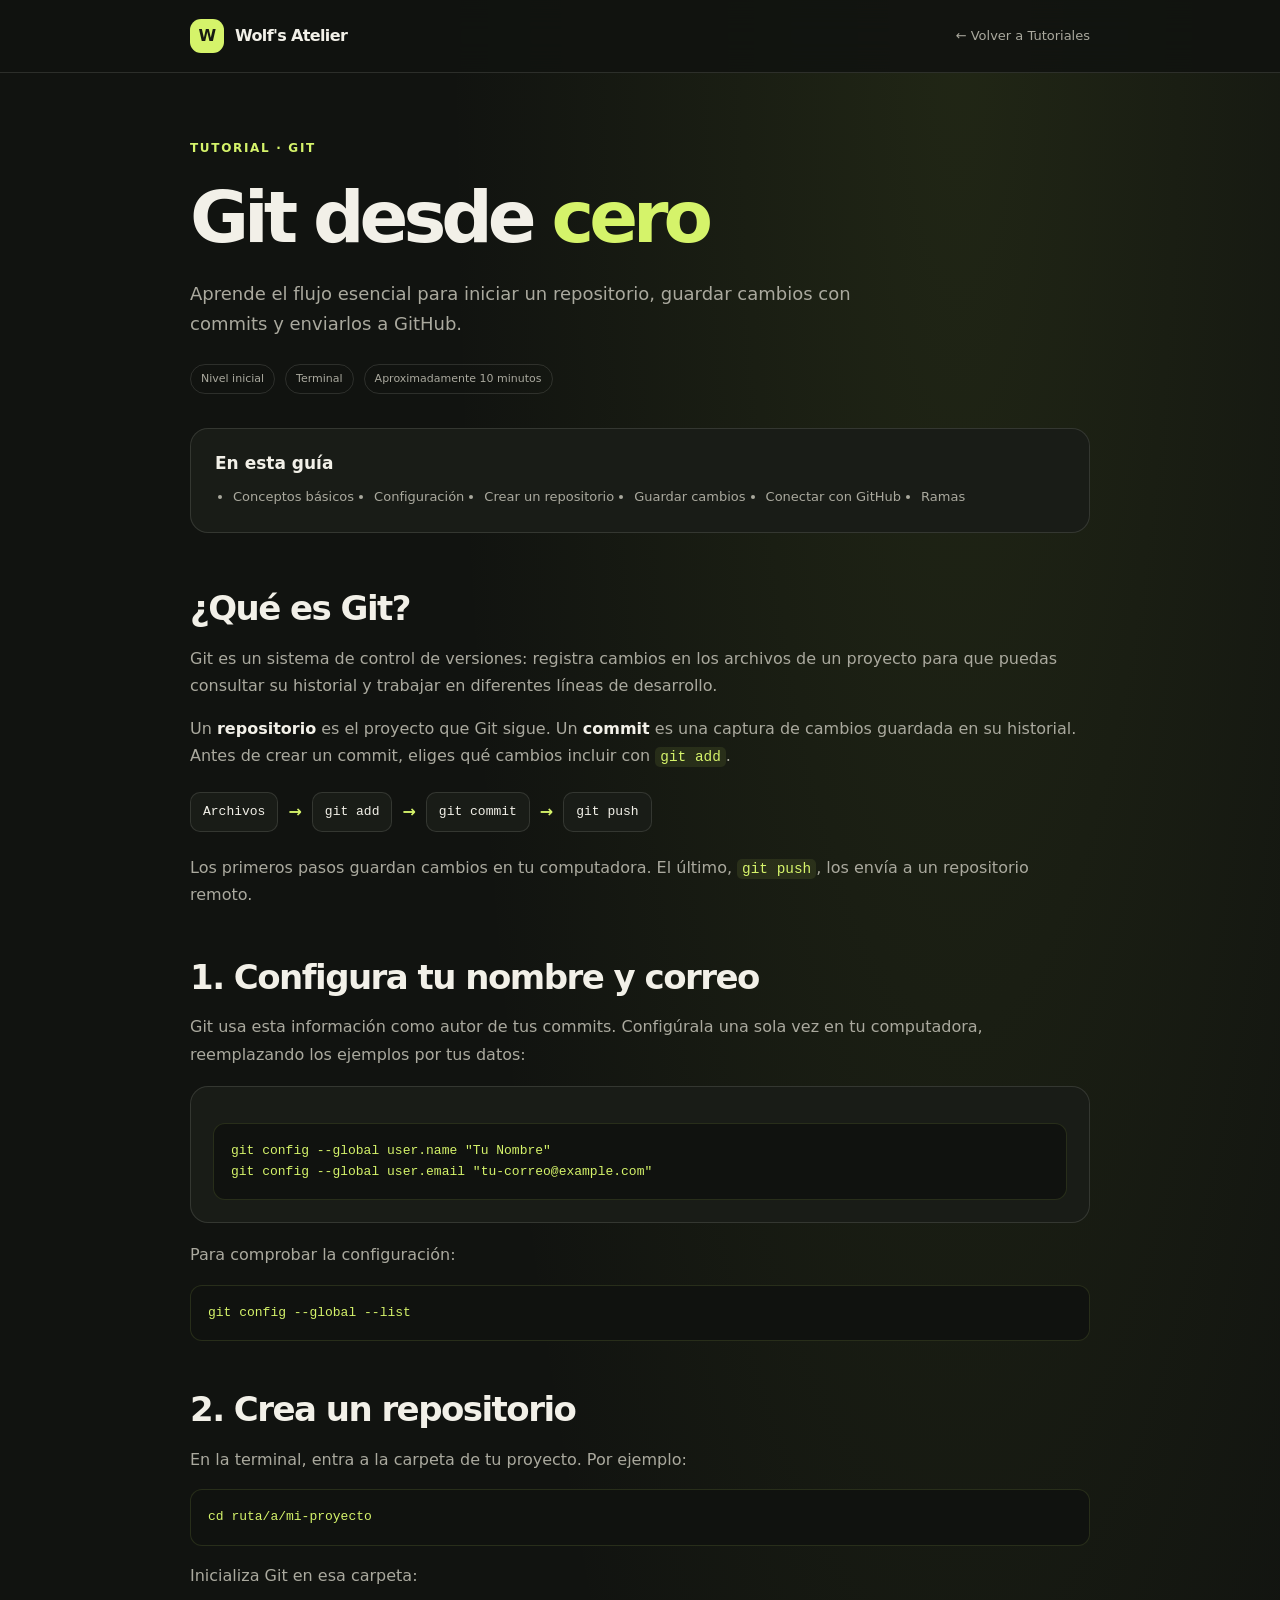
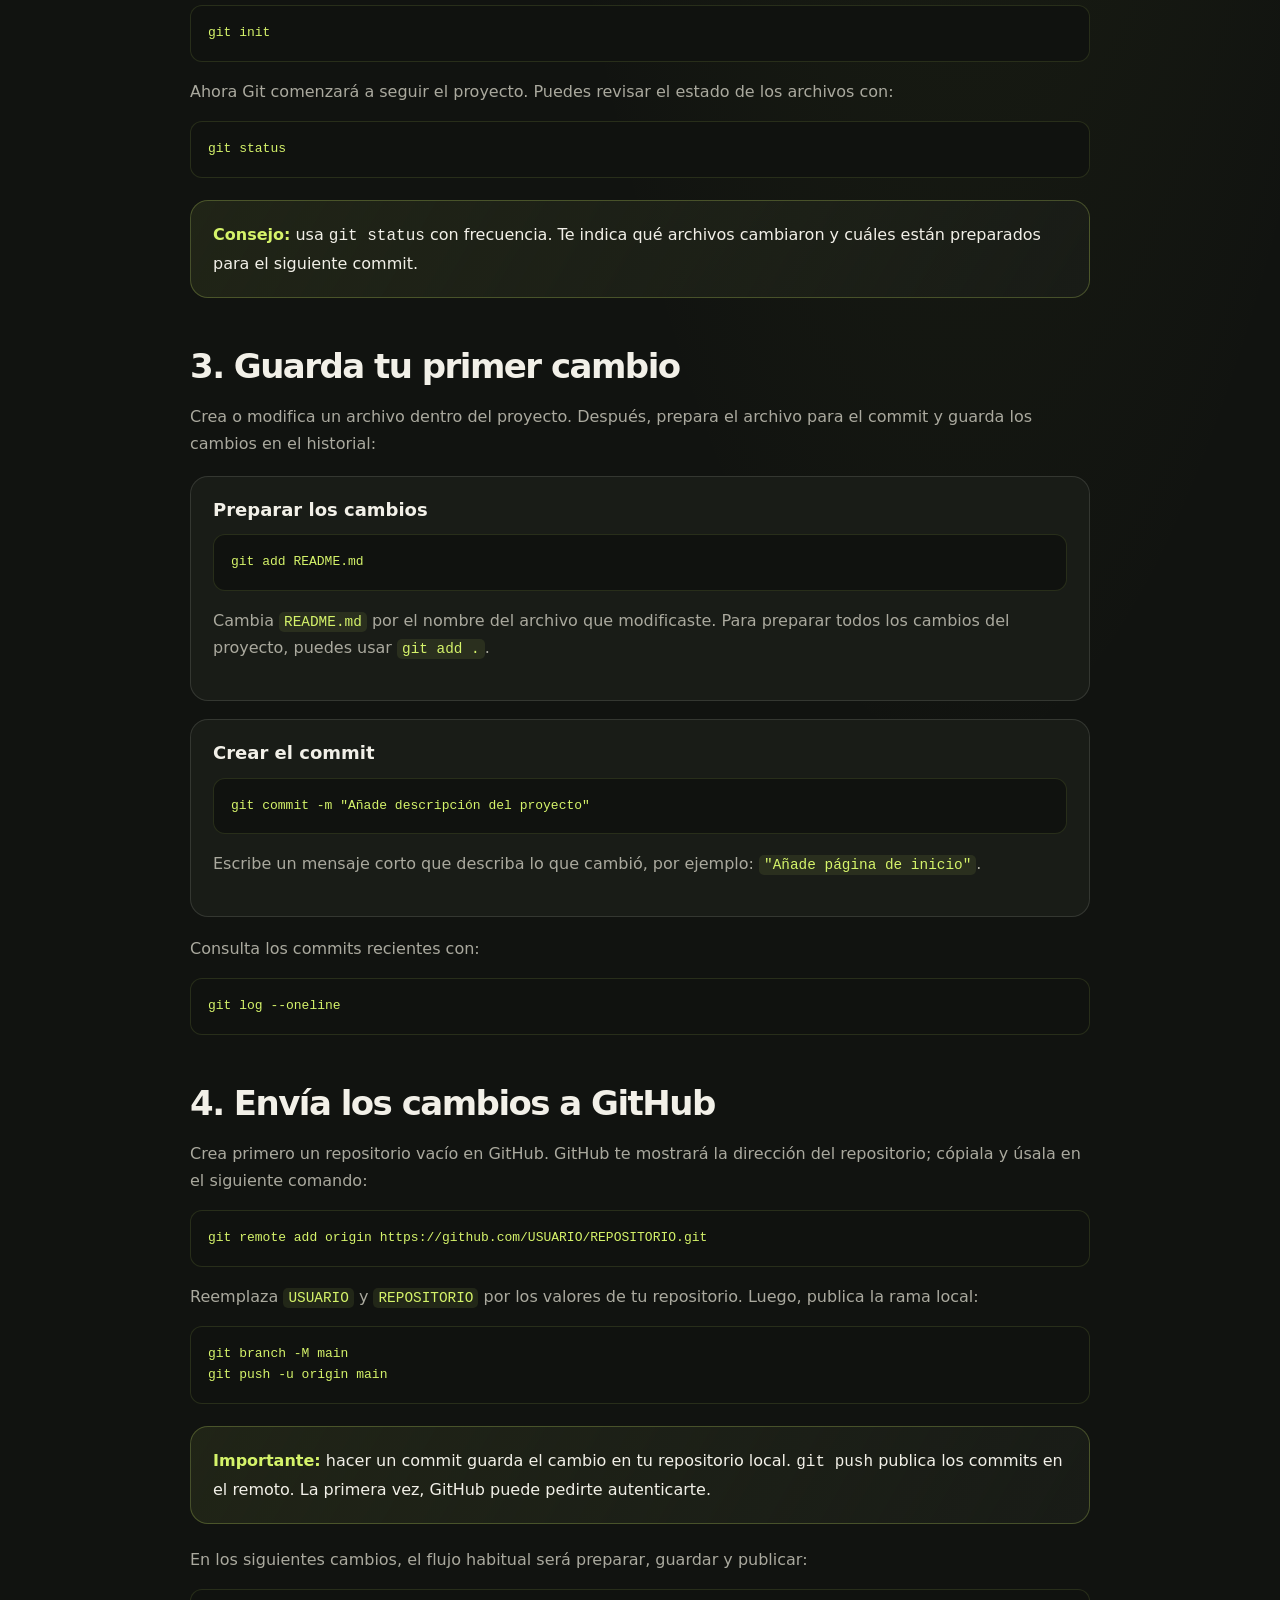
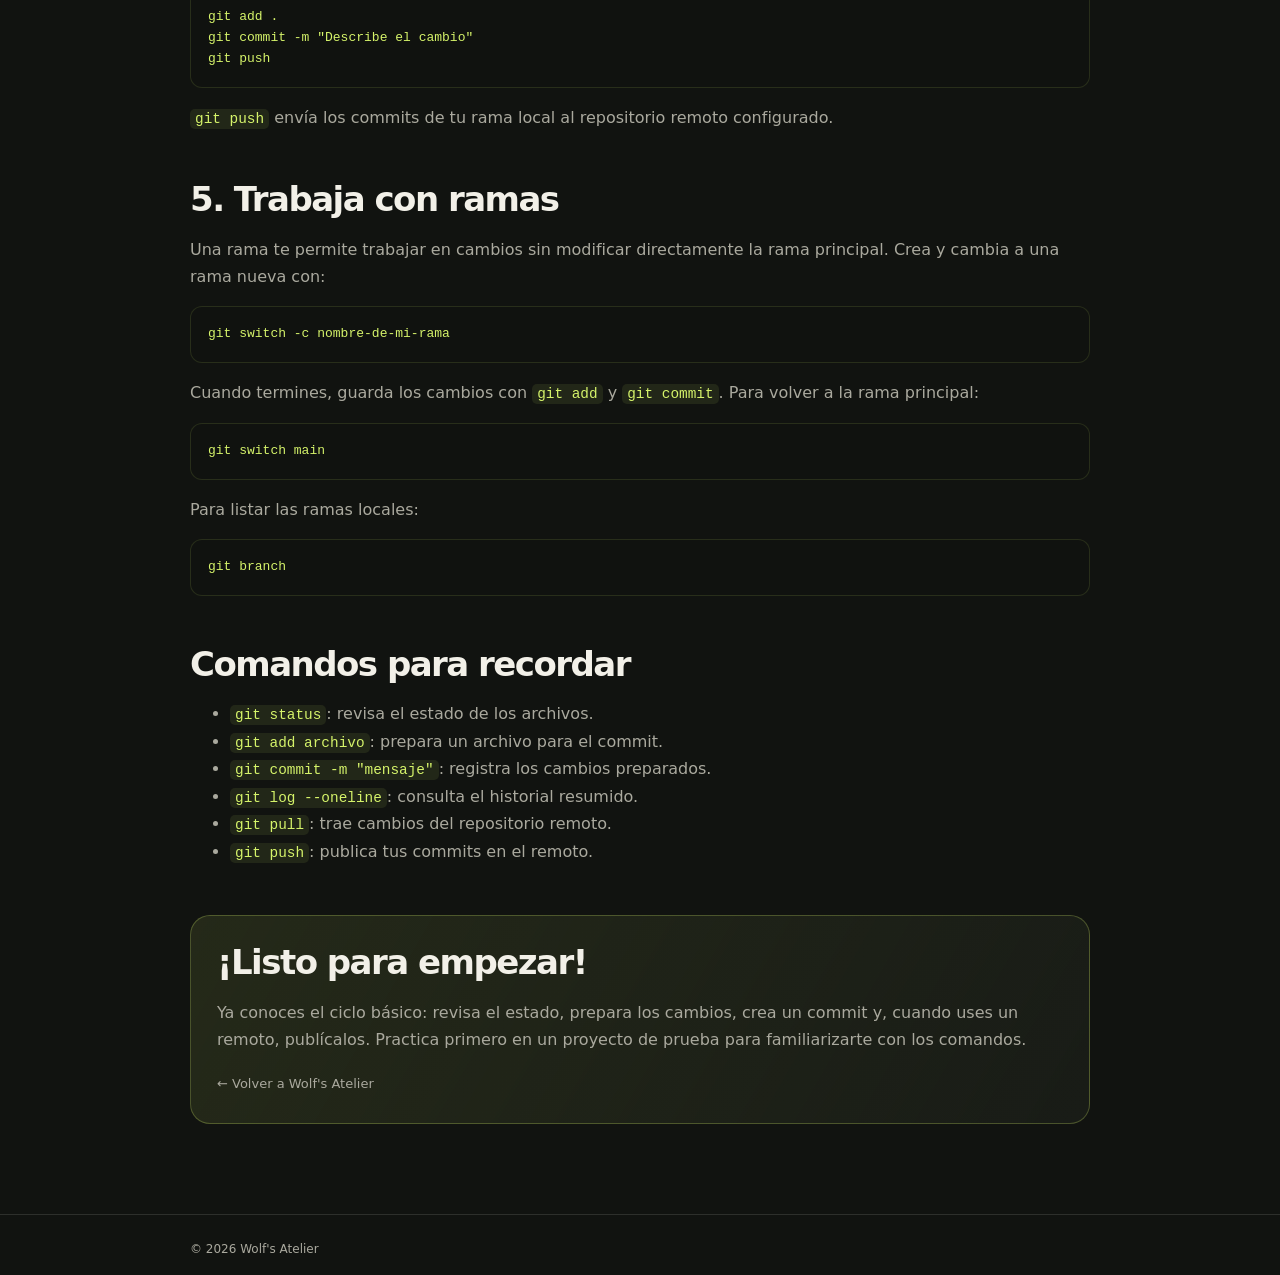
==== tutorial-git.html @ a9a06a45 "Agregar pagina nueva, modificar index" ====
<!doctype html>
<html lang="es">
  <head>
    <meta charset="UTF-8" />
    <meta name="viewport" content="width=device-width, initial-scale=1" />
    <meta name="theme-color" content="#111310" />
    <meta
      name="description"
      content="Tutorial básico de Git: crea un repositorio, guarda cambios y trabaja con ramas."
    />
    <title>Git desde cero — Wolf's Atelier</title>

    <style>
      :root {
        color-scheme: dark;
        --bg: #111310;
        --surface: #191c17;
        --surface-light: #20241d;
        --text: #f2f0e8;
        --muted: #aaa99e;
        --accent: #d5f36a;
        --line: rgba(242, 240, 232, 0.12);
        --max-width: 900px;
      }

      * {
        box-sizing: border-box;
      }

      html {
        scroll-behavior: smooth;
        scroll-padding-top: 90px;
      }

      body {
        margin: 0;
        background:
          radial-gradient(
            ellipse at 75% 0%,
            rgba(146, 177, 59, 0.12),
            transparent 32rem
          ),
          var(--bg);
        color: var(--text);
        font-family:
          Inter,
          ui-sans-serif,
          system-ui,
          -apple-system,
          BlinkMacSystemFont,
          "Segoe UI",
          sans-serif;
        line-height: 1.7;
      }

      a {
        color: inherit;
        text-decoration: none;
      }

      a:focus-visible {
        outline: 2px solid var(--accent);
        outline-offset: 4px;
      }

      .wrap {
        width: min(var(--max-width), calc(100% - 40px));
        margin-inline: auto;
      }

      header {
        position: sticky;
        top: 0;
        z-index: 5;
        background: rgba(17, 19, 16, 0.9);
        border-bottom: 1px solid var(--line);
        backdrop-filter: blur(16px);
      }

      .nav {
        min-height: 72px;
        display: flex;
        align-items: center;
        justify-content: space-between;
        gap: 20px;
      }

      .brand {
        display: flex;
        align-items: center;
        gap: 11px;
        font-weight: 750;
        letter-spacing: -0.04em;
      }

      .brand-mark {
        width: 34px;
        height: 34px;
        display: grid;
        place-items: center;
        border-radius: 11px;
        background: var(--accent);
        color: #171a12;
      }

      .back-link {
        color: var(--muted);
        font-size: 13px;
      }

      .back-link:hover {
        color: var(--accent);
      }

      main {
        padding-block: 60px 90px;
      }

      .eyebrow {
        color: var(--accent);
        font-size: 12px;
        font-weight: 700;
        letter-spacing: 0.14em;
        text-transform: uppercase;
      }

      h1,
      h2,
      h3 {
        line-height: 1.2;
      }

      h1 {
        max-width: 780px;
        margin: 14px 0 18px;
        font-size: clamp(42px, 8vw, 72px);
        letter-spacing: -0.07em;
      }

      h1 span {
        color: var(--accent);
      }

      .intro {
        max-width: 680px;
        color: var(--muted);
        font-size: 18px;
      }

      .meta {
        display: flex;
        flex-wrap: wrap;
        gap: 10px;
        margin-top: 24px;
      }

      .tag {
        padding: 5px 10px;
        border: 1px solid var(--line);
        border-radius: 999px;
        color: var(--muted);
        font-size: 11px;
      }

      .toc,
      .note,
      .step {
        border: 1px solid var(--line);
        border-radius: 18px;
        background: var(--surface);
      }

      .toc {
        margin: 34px 0 55px;
        padding: 24px;
      }

      .toc h2 {
        margin: 0 0 12px;
        font-size: 17px;
      }

      .toc ul {
        display: flex;
        flex-wrap: wrap;
        gap: 8px 20px;
        margin: 0;
        padding-left: 18px;
        color: var(--muted);
        font-size: 13px;
      }

      .toc a:hover {
        color: var(--accent);
      }

      article > section {
        margin: 48px 0;
        scroll-margin-top: 95px;
      }

      article h2 {
        margin-bottom: 14px;
        font-size: clamp(25px, 4vw, 34px);
        letter-spacing: -0.045em;
      }

      article h3 {
        margin: 24px 0 8px;
        font-size: 18px;
      }

      article p,
      article li {
        color: var(--muted);
      }

      article strong {
        color: var(--text);
      }

      .step {
        margin: 18px 0;
        padding: 22px;
      }

      .step h3 {
        margin-top: 0;
      }

      pre {
        overflow-x: auto;
        margin: 14px 0 0;
        padding: 17px;
        border: 1px solid rgba(213, 243, 106, 0.12);
        border-radius: 12px;
        background: #10120f;
        color: var(--accent);
        font-size: 13px;
        line-height: 1.6;
      }

      code {
        font-family: ui-monospace, SFMono-Regular, Menlo, Consolas, monospace;
      }

      p code,
      li code {
        padding: 2px 5px;
        border-radius: 5px;
        background: rgba(213, 243, 106, 0.09);
        color: var(--accent);
        font-size: 0.9em;
      }

      .note {
        margin: 22px 0;
        padding: 20px 22px;
        border-color: rgba(213, 243, 106, 0.24);
        background: linear-gradient(
          120deg,
          rgba(213, 243, 106, 0.08),
          var(--surface)
        );
      }

      .note strong {
        color: var(--accent);
      }

      .flow {
        display: flex;
        flex-wrap: wrap;
        align-items: center;
        gap: 10px;
        margin: 22px 0;
      }

      .flow span {
        padding: 8px 12px;
        border: 1px solid var(--line);
        border-radius: 10px;
        background: var(--surface);
        color: var(--text);
        font-family: ui-monospace, monospace;
        font-size: 13px;
      }

      .flow b {
        color: var(--accent);
      }

      .finish {
        margin-top: 50px;
        padding: 26px;
        border: 1px solid rgba(213, 243, 106, 0.25);
        border-radius: 20px;
        background: linear-gradient(
          120deg,
          rgba(213, 243, 106, 0.1),
          var(--surface)
        );
      }

      .finish h2 {
        margin-top: 0;
      }

      footer {
        padding-block: 24px;
        border-top: 1px solid var(--line);
        color: var(--muted);
        font-size: 12px;
      }

      @media (max-width: 600px) {
        .nav {
          min-height: 64px;
        }
        main {
          padding-top: 42px;
        }
        .toc ul {
          display: block;
        }
      }

      @media (prefers-reduced-motion: reduce) {
        html {
          scroll-behavior: auto;
        }
      }
    </style>
  </head>

  <body>
    <header>
      <div class="wrap nav">
        <a class="brand" href="index.html">
          <span class="brand-mark">W</span>
          <span>Wolf's Atelier</span>
        </a>
        <a class="back-link" href="index.html#tutoriales"
          >← Volver a Tutoriales</a
        >
      </div>
    </header>

    <main class="wrap">
      <span class="eyebrow">Tutorial · Git</span>
      <h1>Git desde <span>cero</span></h1>
      <p class="intro">
        Aprende el flujo esencial para iniciar un repositorio, guardar cambios
        con commits y enviarlos a GitHub.
      </p>

      <div class="meta">
        <span class="tag">Nivel inicial</span>
        <span class="tag">Terminal</span>
        <span class="tag">Aproximadamente 10 minutos</span>
      </div>

      <nav class="toc" aria-label="Contenido del tutorial">
        <h2>En esta guía</h2>
        <ul>
          <li><a href="#conceptos">Conceptos básicos</a></li>
          <li><a href="#configuracion">Configuración</a></li>
          <li><a href="#repositorio">Crear un repositorio</a></li>
          <li><a href="#guardar">Guardar cambios</a></li>
          <li><a href="#github">Conectar con GitHub</a></li>
          <li><a href="#ramas">Ramas</a></li>
        </ul>
      </nav>

      <article>
        <section id="conceptos">
          <h2>¿Qué es Git?</h2>
          <p>
            Git es un sistema de control de versiones: registra cambios en los
            archivos de un proyecto para que puedas consultar su historial y
            trabajar en diferentes líneas de desarrollo.
          </p>
          <p>
            Un <strong>repositorio</strong> es el proyecto que Git sigue. Un
            <strong>commit</strong> es una captura de cambios guardada en su
            historial. Antes de crear un commit, eliges qué cambios incluir con
            <code>git add</code>.
          </p>

          <div class="flow" aria-label="Flujo de trabajo de Git">
            <span>Archivos</span><b>→</b> <span>git add</span><b>→</b>
            <span>git commit</span><b>→</b>
            <span>git push</span>
          </div>
          <p>
            Los primeros pasos guardan cambios en tu computadora. El último,
            <code>git push</code>, los envía a un repositorio remoto.
          </p>
        </section>

        <section id="configuracion">
          <h2>1. Configura tu nombre y correo</h2>
          <p>
            Git usa esta información como autor de tus commits. Configúrala una
            sola vez en tu computadora, reemplazando los ejemplos por tus datos:
          </p>

          <div class="step">
            <pre><code>git config --global user.name "Tu Nombre"
git config --global user.email "tu-correo@example.com"</code></pre>
          </div>

          <p>Para comprobar la configuración:</p>
          <pre><code>git config --global --list</code></pre>
        </section>

        <section id="repositorio">
          <h2>2. Crea un repositorio</h2>
          <p>En la terminal, entra a la carpeta de tu proyecto. Por ejemplo:</p>
          <pre><code>cd ruta/a/mi-proyecto</code></pre>

          <p>Inicializa Git en esa carpeta:</p>
          <pre><code>git init</code></pre>

          <p>
            Ahora Git comenzará a seguir el proyecto. Puedes revisar el estado
            de los archivos con:
          </p>
          <pre><code>git status</code></pre>

          <div class="note">
            <strong>Consejo:</strong> usa <code>git status</code> con
            frecuencia. Te indica qué archivos cambiaron y cuáles están
            preparados para el siguiente commit.
          </div>
        </section>

        <section id="guardar">
          <h2>3. Guarda tu primer cambio</h2>
          <p>
            Crea o modifica un archivo dentro del proyecto. Después, prepara el
            archivo para el commit y guarda los cambios en el historial:
          </p>

          <div class="step">
            <h3>Preparar los cambios</h3>
            <pre><code>git add README.md</code></pre>
            <p>
              Cambia <code>README.md</code> por el nombre del archivo que
              modificaste. Para preparar todos los cambios del proyecto, puedes
              usar <code>git add .</code>.
            </p>
          </div>

          <div class="step">
            <h3>Crear el commit</h3>
            <pre><code>git commit -m "Añade descripción del proyecto"</code></pre>
            <p>
              Escribe un mensaje corto que describa lo que cambió, por ejemplo:
              <code>"Añade página de inicio"</code>.
            </p>
          </div>

          <p>Consulta los commits recientes con:</p>
          <pre><code>git log --oneline</code></pre>
        </section>

        <section id="github">
          <h2>4. Envía los cambios a GitHub</h2>
          <p>
            Crea primero un repositorio vacío en GitHub. GitHub te mostrará la
            dirección del repositorio; cópiala y úsala en el siguiente comando:
          </p>

          <pre><code>git remote add origin https://github.com/USUARIO/REPOSITORIO.git</code></pre>

          <p>
            Reemplaza <code>USUARIO</code> y <code>REPOSITORIO</code> por los
            valores de tu repositorio. Luego, publica la rama local:
          </p>

          <pre><code>git branch -M main
git push -u origin main</code></pre>

          <div class="note">
            <strong>Importante:</strong> hacer un commit guarda el cambio en tu
            repositorio local. <code>git push</code> publica los commits en el
            remoto. La primera vez, GitHub puede pedirte autenticarte.
          </div>

          <p>
            En los siguientes cambios, el flujo habitual será preparar, guardar
            y publicar:
          </p>
          <pre><code>git add .
git commit -m "Describe el cambio"
git push</code></pre>
          <p>
            <code>git push</code> envía los commits de tu rama local al
            repositorio remoto configurado. <citation src="1"></citation>
          </p>
        </section>

        <section id="ramas">
          <h2>5. Trabaja con ramas</h2>
          <p>
            Una rama te permite trabajar en cambios sin modificar directamente
            la rama principal. Crea y cambia a una rama nueva con:
          </p>

          <pre><code>git switch -c nombre-de-mi-rama</code></pre>

          <p>
            Cuando termines, guarda los cambios con <code>git add</code> y
            <code>git commit</code>. Para volver a la rama principal:
          </p>

          <pre><code>git switch main</code></pre>

          <p>Para listar las ramas locales:</p>
          <pre><code>git branch</code></pre>
        </section>

        <section>
          <h2>Comandos para recordar</h2>
          <ul>
            <li><code>git status</code>: revisa el estado de los archivos.</li>
            <li>
              <code>git add archivo</code>: prepara un archivo para el commit.
            </li>
            <li>
              <code>git commit -m "mensaje"</code>: registra los cambios
              preparados.
            </li>
            <li>
              <code>git log --oneline</code>: consulta el historial resumido.
            </li>
            <li><code>git pull</code>: trae cambios del repositorio remoto.</li>
            <li><code>git push</code>: publica tus commits en el remoto.</li>
          </ul>
        </section>

        <div class="finish">
          <h2>¡Listo para empezar!</h2>
          <p>
            Ya conoces el ciclo básico: revisa el estado, prepara los cambios,
            crea un commit y, cuando uses un remoto, publícalos. Practica
            primero en un proyecto de prueba para familiarizarte con los
            comandos.
          </p>
          <a class="back-link" href="index.html#tutoriales"
            >← Volver a Wolf's Atelier</a
          >
        </div>
      </article>
    </main>

    <footer>
      <div class="wrap">© <span id="year"></span> Wolf's Atelier</div>
    </footer>

    <script>
      document.getElementById("year").textContent = new Date().getFullYear();
    </script>
  </body>
</html>
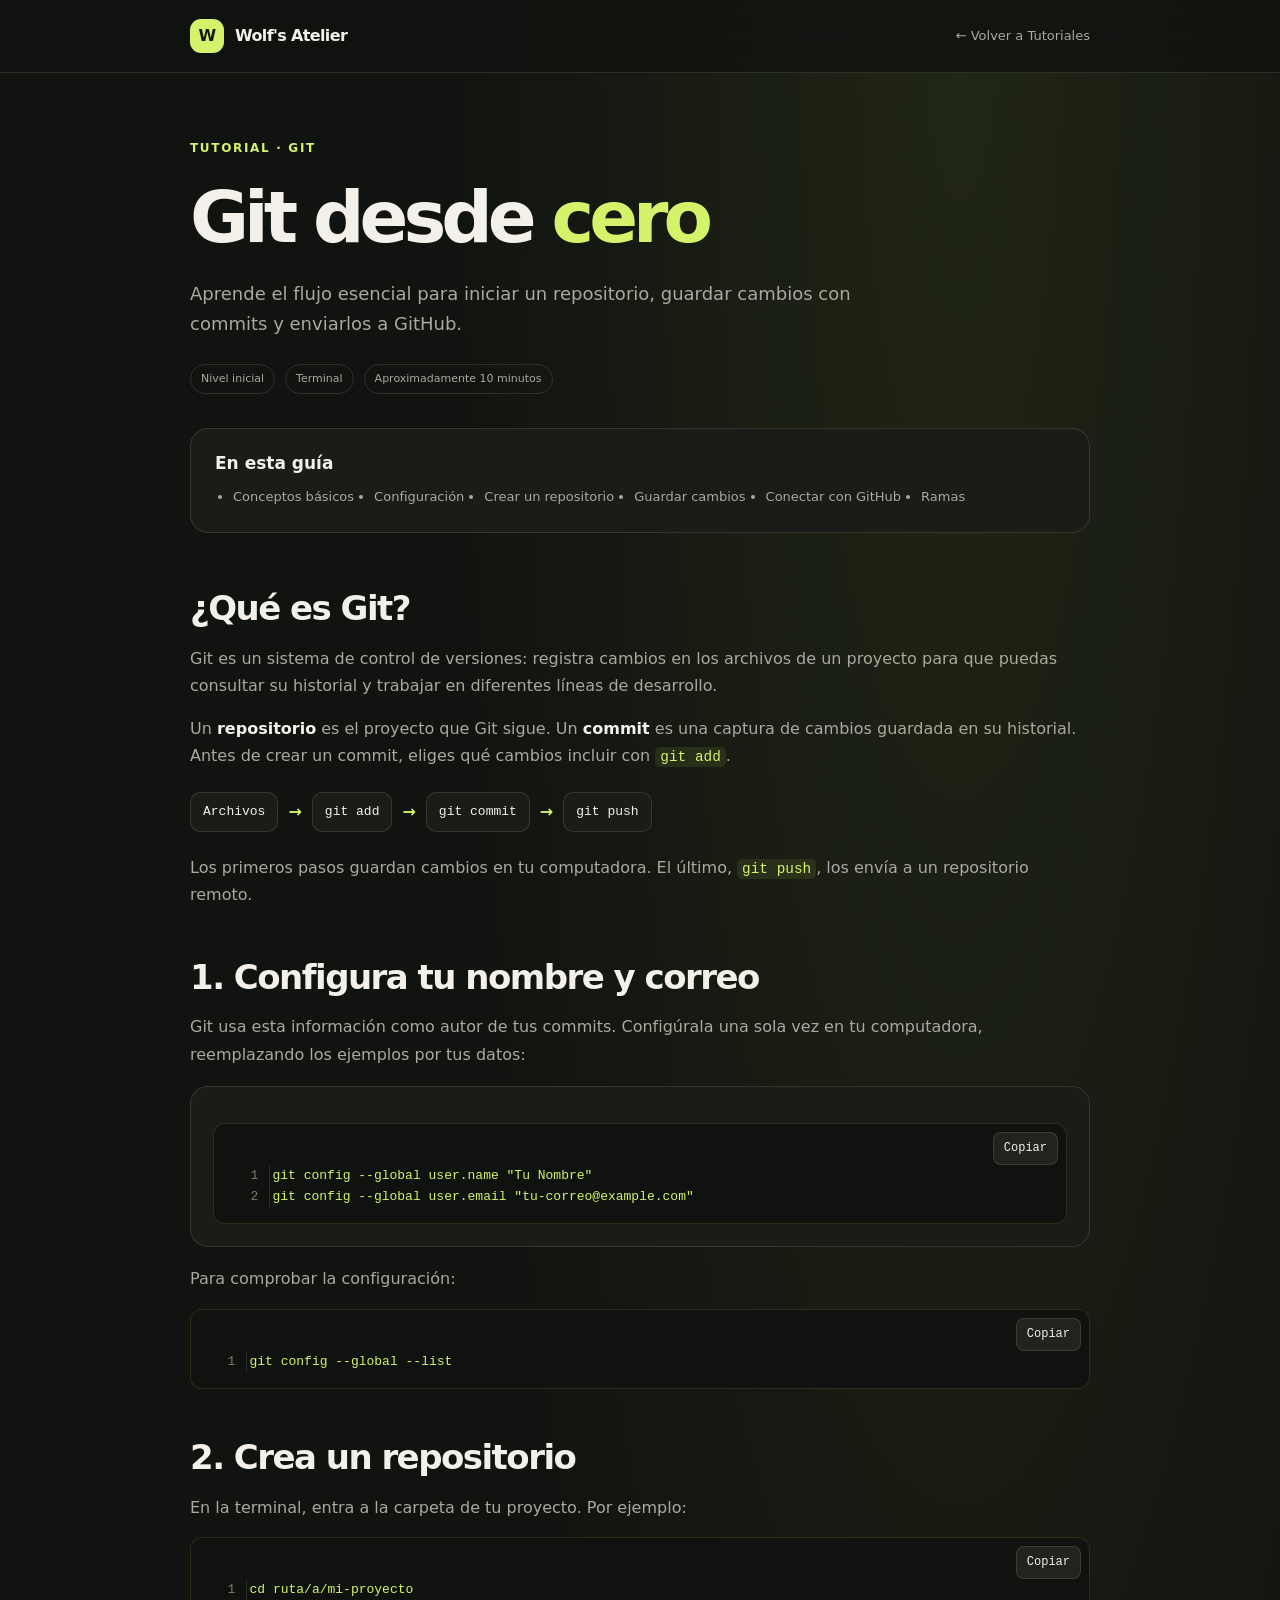
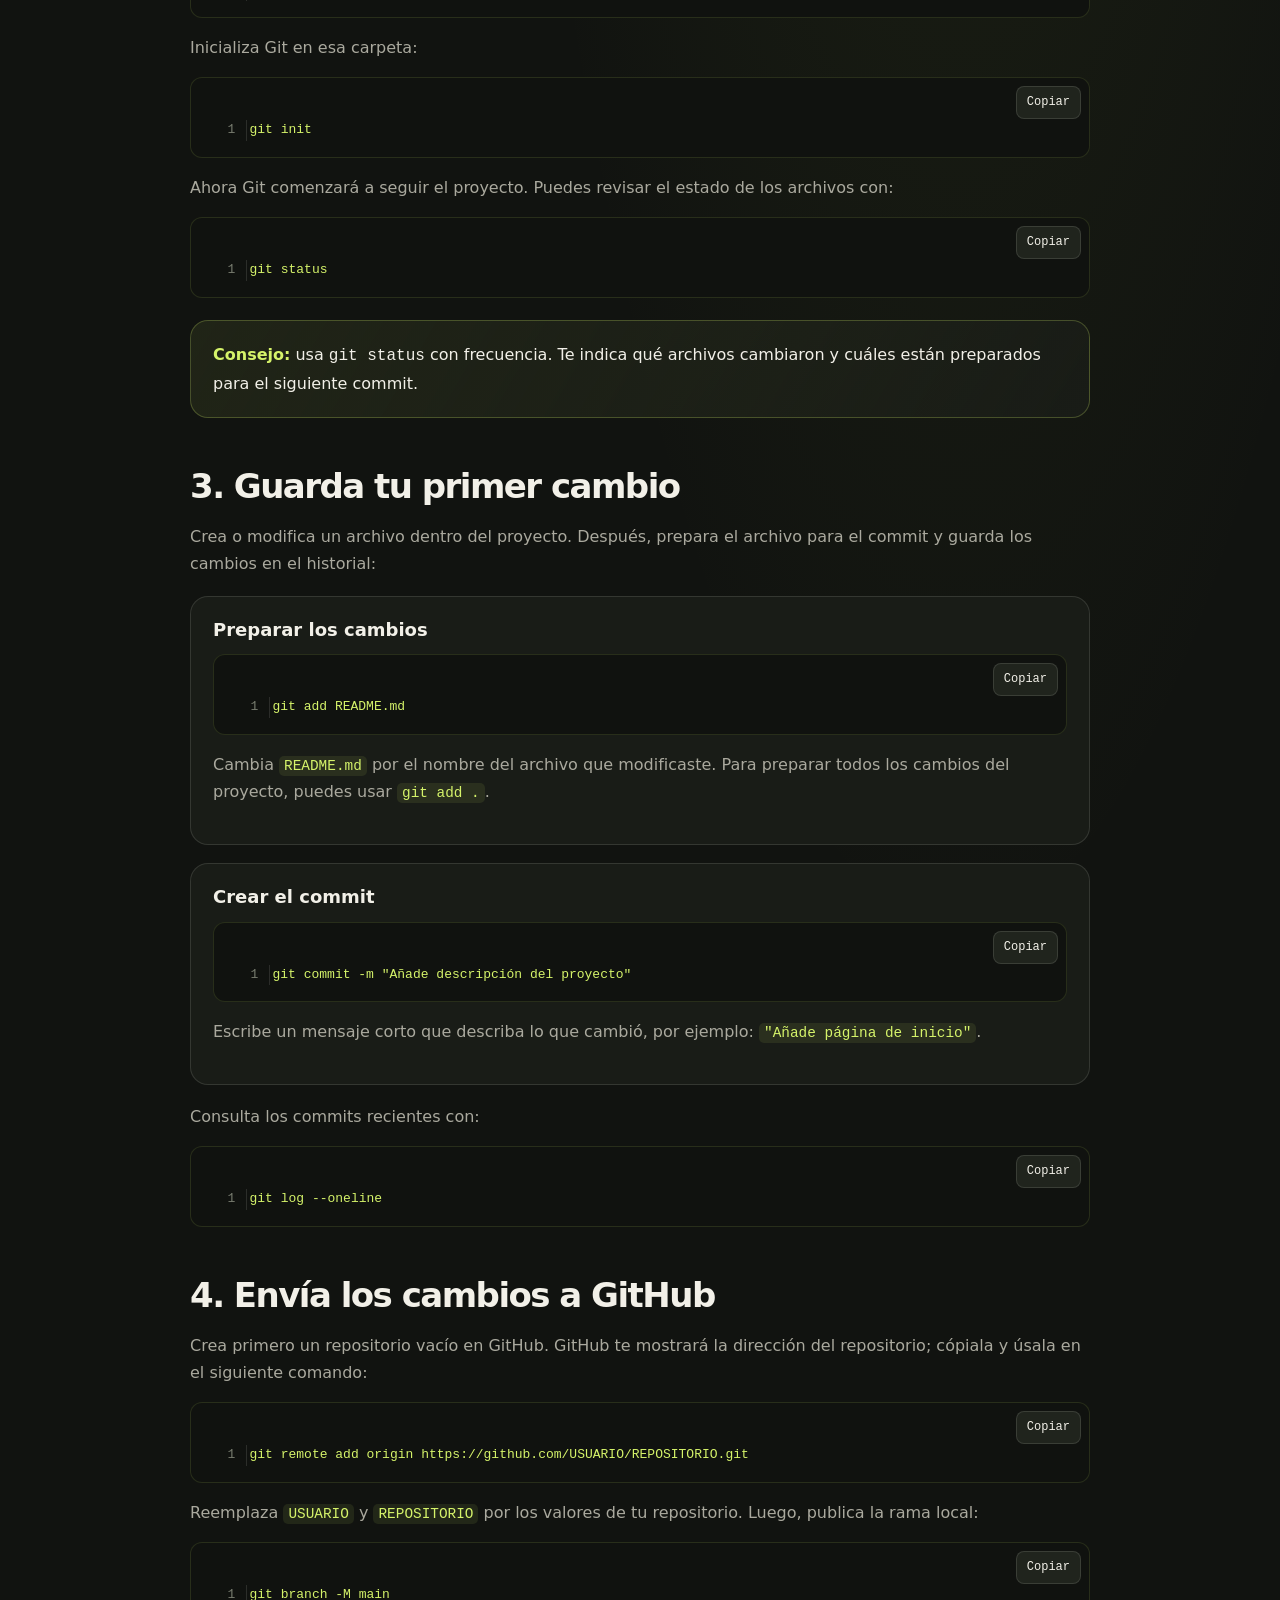
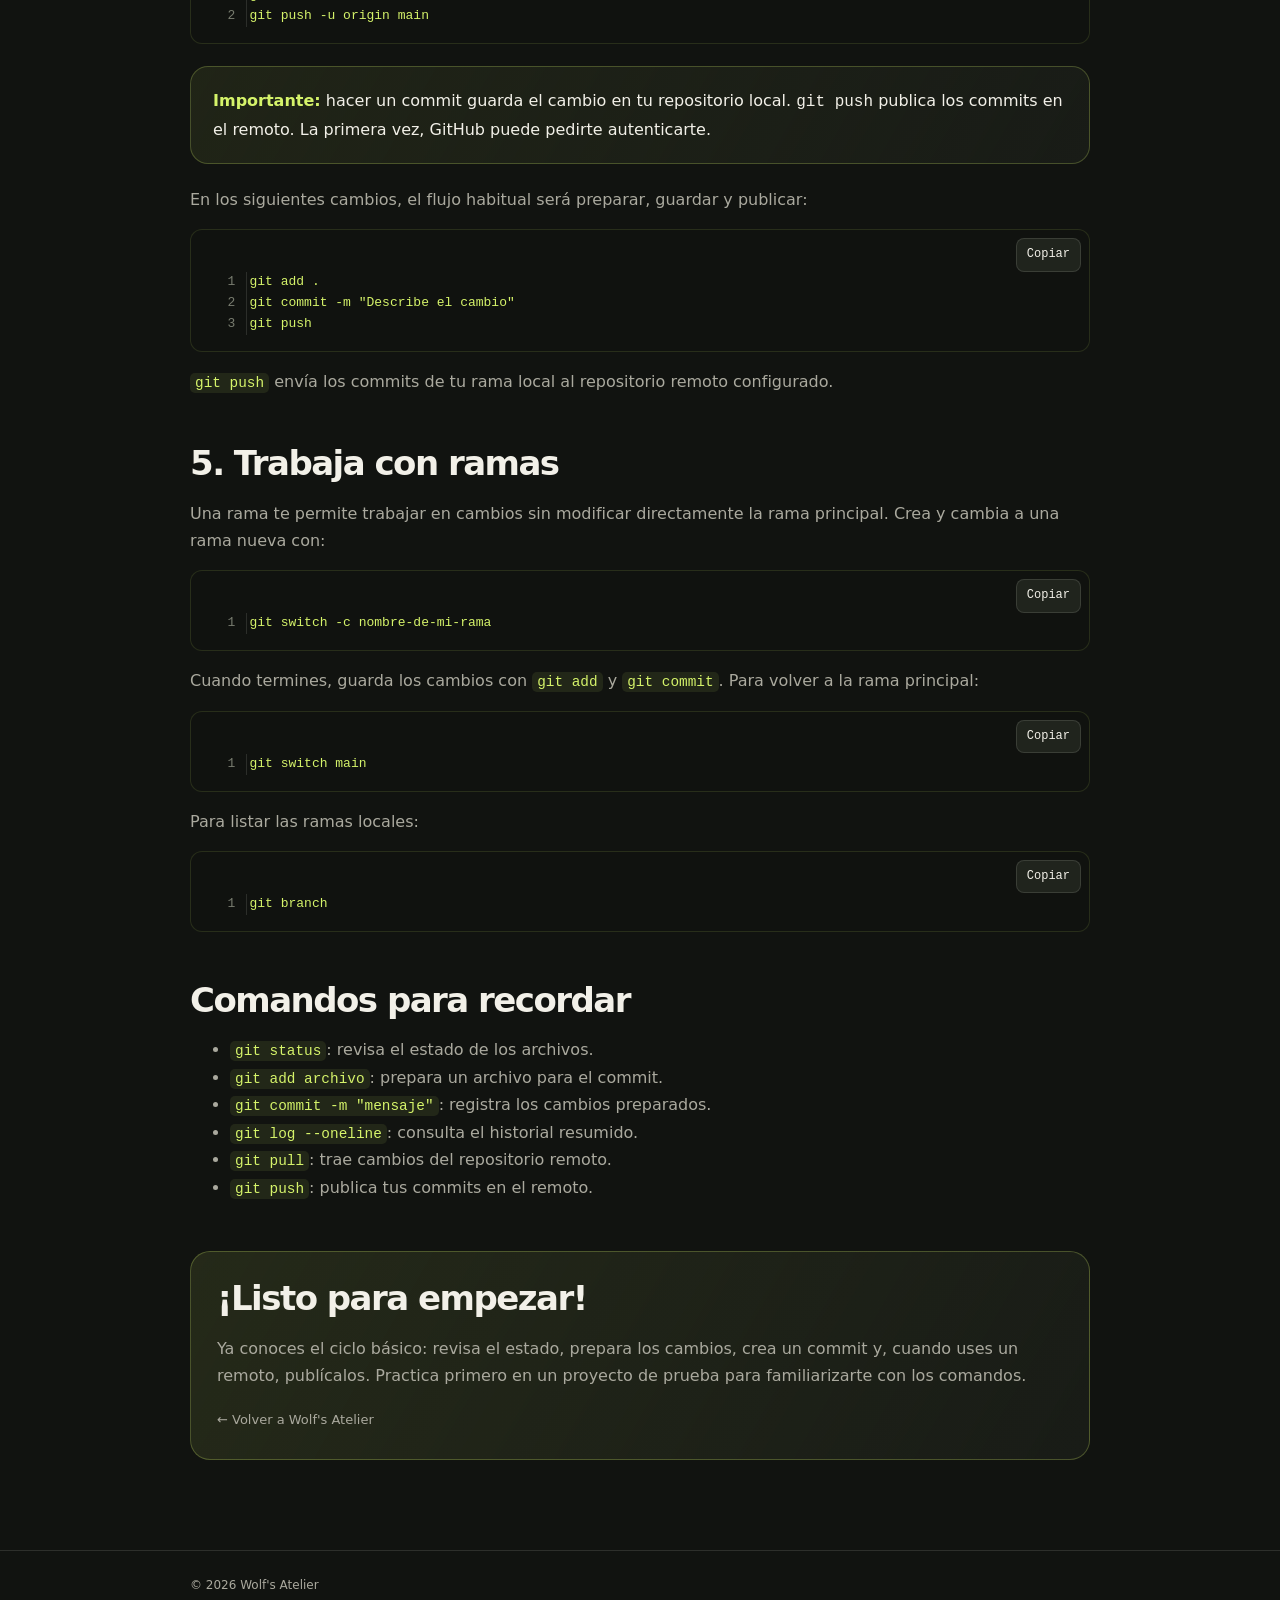
==== commit 37fd99ec: "Add line numbers to code sections" ====
--- a/tutorial-git.html
+++ b/tutorial-git.html
@@ -330,6 +330,55 @@
           scroll-behavior: auto;
         }
       }
+      pre {
+        position: relative;
+        padding: 42px 16px 16px 0;
+        counter-reset: line;
+      }
+
+      pre code {
+        display: block;
+      }
+
+      pre code .code-line {
+        display: block;
+        min-height: 1.6em;
+        padding-left: 4.5em;
+        position: relative;
+        white-space: pre;
+      }
+
+      pre code .code-line::before {
+        position: absolute;
+        left: 0;
+        width: 3.4em;
+        padding-right: 0.8em;
+        border-right: 1px solid rgba(242, 240, 232, 0.12);
+        color: #777b6e;
+        text-align: right;
+        counter-increment: line;
+        content: counter(line);
+        user-select: none;
+      }
+
+      .copy-button {
+        position: absolute;
+        top: 8px;
+        right: 8px;
+        padding: 6px 10px;
+        border: 1px solid var(--line);
+        border-radius: 8px;
+        background: var(--surface-light);
+        color: var(--text);
+        font: inherit;
+        font-size: 12px;
+        cursor: pointer;
+      }
+
+      .copy-button:hover {
+        border-color: var(--accent);
+        color: var(--accent);
+      }
     </style>
   </head>
 
@@ -561,6 +610,40 @@
 
     <script>
       document.getElementById("year").textContent = new Date().getFullYear();
+      document.querySelectorAll("pre code").forEach((code) => {
+        const originalCode = code.textContent.replace(/\n$/, "");
+        const lines = originalCode.split("\n");
+
+        code.replaceChildren();
+
+        lines.forEach((line) => {
+          const lineElement = document.createElement("span");
+          lineElement.className = "code-line";
+          lineElement.textContent = line || " ";
+          code.appendChild(lineElement);
+        });
+
+        const button = document.createElement("button");
+        button.className = "copy-button";
+        button.type = "button";
+        button.textContent = "Copiar";
+        button.setAttribute("aria-label", "Copiar código");
+
+        button.addEventListener("click", async () => {
+          try {
+            await navigator.clipboard.writeText(originalCode);
+            button.textContent = "¡Copiado!";
+          } catch {
+            button.textContent = "No se pudo copiar";
+          }
+
+          setTimeout(() => {
+            button.textContent = "Copiar";
+          }, 1800);
+        });
+
+        code.parentElement.appendChild(button);
+      });
     </script>
   </body>
 </html>
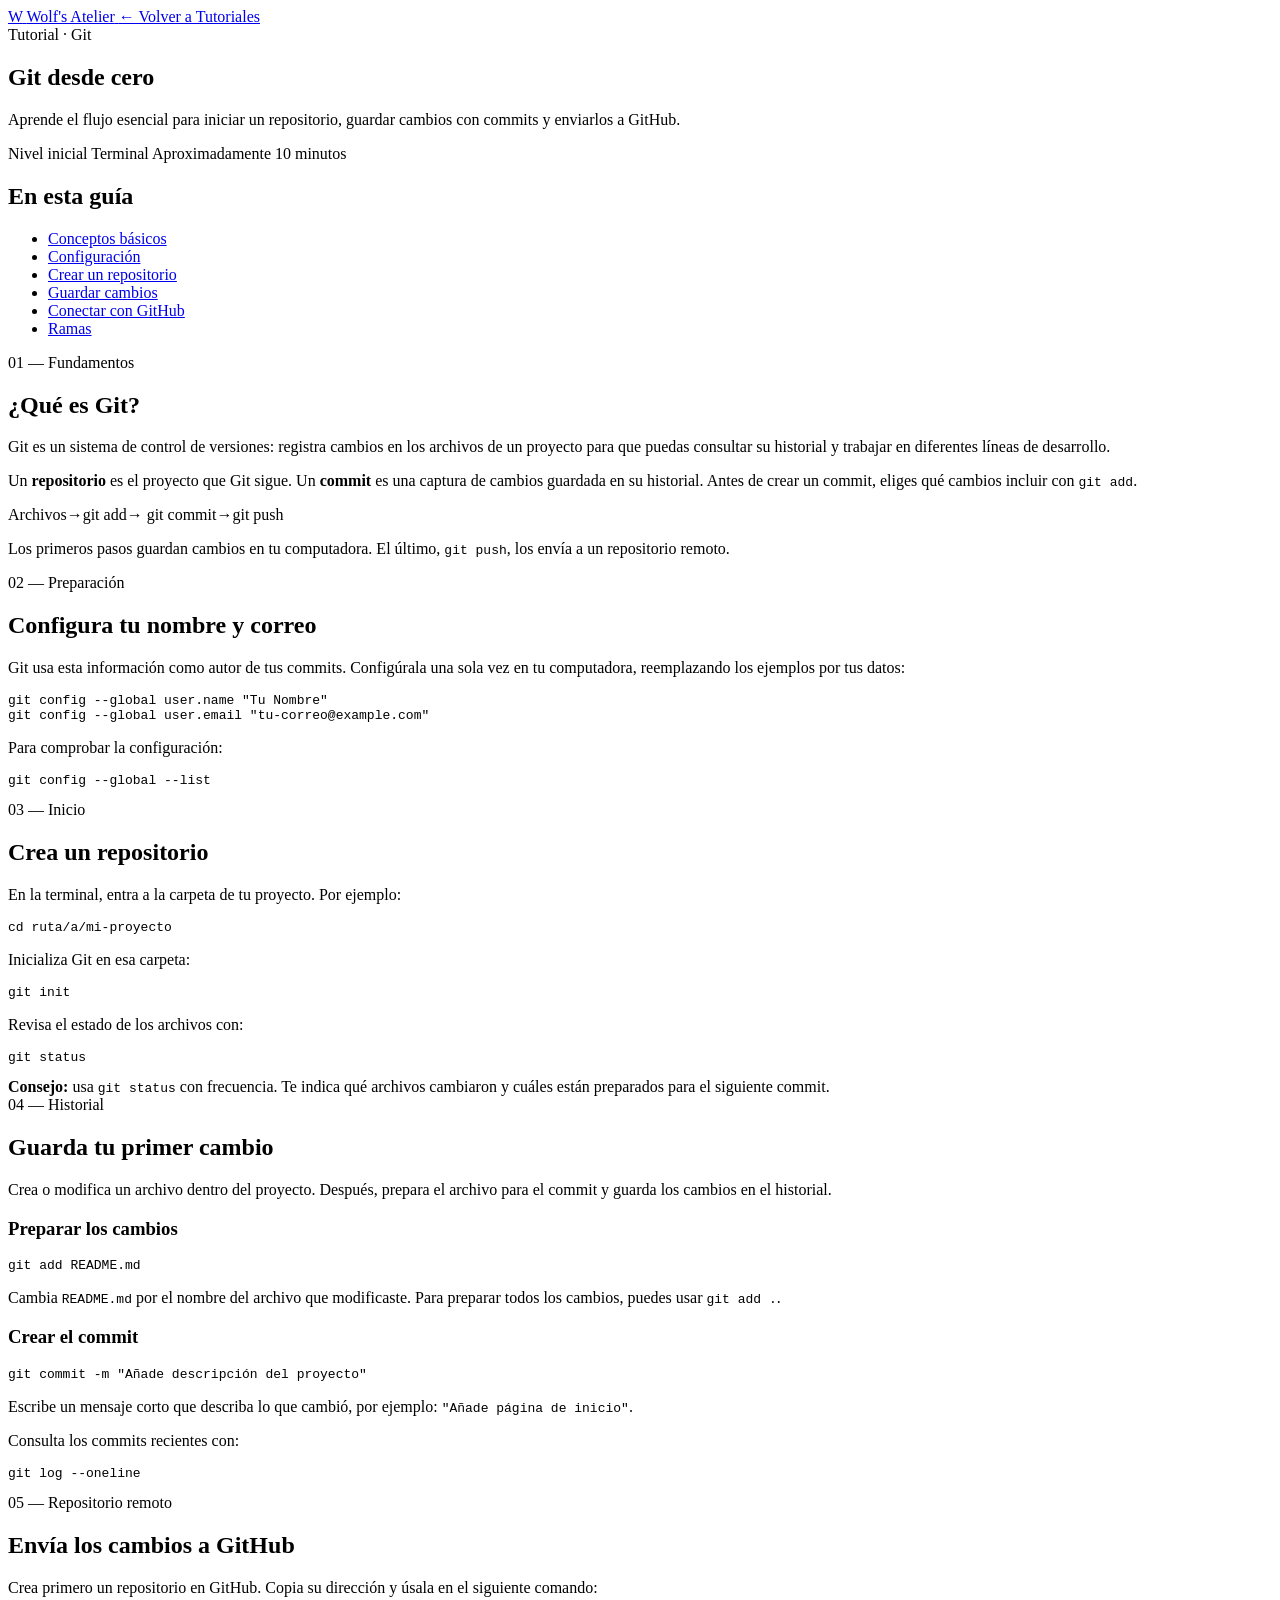
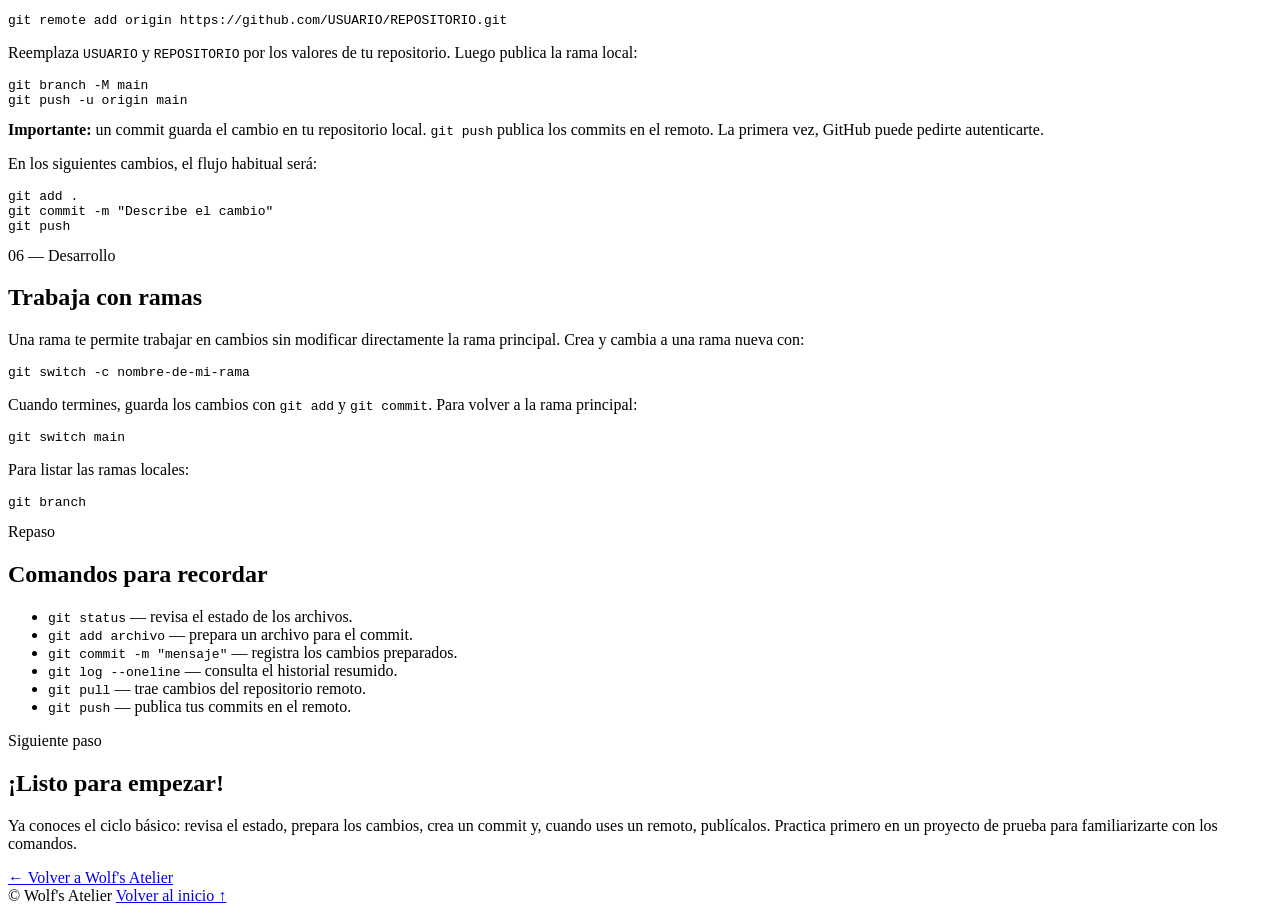
==== commit 70113ce7: "update index and tutorial-git html files update index and tutorial-git html files" ====
--- a/tutorial-git.html
+++ b/tutorial-git.html
@@ -9,383 +9,14 @@
       content="Tutorial básico de Git: crea un repositorio, guarda cambios y trabaja con ramas."
     />
     <title>Git desde cero — Wolf's Atelier</title>
-
-    <style>
-      :root {
-        color-scheme: dark;
-        --bg: #111310;
-        --surface: #191c17;
-        --surface-light: #20241d;
-        --text: #f2f0e8;
-        --muted: #aaa99e;
-        --accent: #d5f36a;
-        --line: rgba(242, 240, 232, 0.12);
-        --max-width: 900px;
-      }
-
-      * {
-        box-sizing: border-box;
-      }
-
-      html {
-        scroll-behavior: smooth;
-        scroll-padding-top: 90px;
-      }
-
-      body {
-        margin: 0;
-        background:
-          radial-gradient(
-            ellipse at 75% 0%,
-            rgba(146, 177, 59, 0.12),
-            transparent 32rem
-          ),
-          var(--bg);
-        color: var(--text);
-        font-family:
-          Inter,
-          ui-sans-serif,
-          system-ui,
-          -apple-system,
-          BlinkMacSystemFont,
-          "Segoe UI",
-          sans-serif;
-        line-height: 1.7;
-      }
-
-      a {
-        color: inherit;
-        text-decoration: none;
-      }
-
-      a:focus-visible {
-        outline: 2px solid var(--accent);
-        outline-offset: 4px;
-      }
-
-      .wrap {
-        width: min(var(--max-width), calc(100% - 40px));
-        margin-inline: auto;
-      }
-
-      header {
-        position: sticky;
-        top: 0;
-        z-index: 5;
-        background: rgba(17, 19, 16, 0.9);
-        border-bottom: 1px solid var(--line);
-        backdrop-filter: blur(16px);
-      }
-
-      .nav {
-        min-height: 72px;
-        display: flex;
-        align-items: center;
-        justify-content: space-between;
-        gap: 20px;
-      }
-
-      .brand {
-        display: flex;
-        align-items: center;
-        gap: 11px;
-        font-weight: 750;
-        letter-spacing: -0.04em;
-      }
-
-      .brand-mark {
-        width: 34px;
-        height: 34px;
-        display: grid;
-        place-items: center;
-        border-radius: 11px;
-        background: var(--accent);
-        color: #171a12;
-      }
-
-      .back-link {
-        color: var(--muted);
-        font-size: 13px;
-      }
-
-      .back-link:hover {
-        color: var(--accent);
-      }
-
-      main {
-        padding-block: 60px 90px;
-      }
-
-      .eyebrow {
-        color: var(--accent);
-        font-size: 12px;
-        font-weight: 700;
-        letter-spacing: 0.14em;
-        text-transform: uppercase;
-      }
-
-      h1,
-      h2,
-      h3 {
-        line-height: 1.2;
-      }
-
-      h1 {
-        max-width: 780px;
-        margin: 14px 0 18px;
-        font-size: clamp(42px, 8vw, 72px);
-        letter-spacing: -0.07em;
-      }
-
-      h1 span {
-        color: var(--accent);
-      }
-
-      .intro {
-        max-width: 680px;
-        color: var(--muted);
-        font-size: 18px;
-      }
-
-      .meta {
-        display: flex;
-        flex-wrap: wrap;
-        gap: 10px;
-        margin-top: 24px;
-      }
-
-      .tag {
-        padding: 5px 10px;
-        border: 1px solid var(--line);
-        border-radius: 999px;
-        color: var(--muted);
-        font-size: 11px;
-      }
-
-      .toc,
-      .note,
-      .step {
-        border: 1px solid var(--line);
-        border-radius: 18px;
-        background: var(--surface);
-      }
-
-      .toc {
-        margin: 34px 0 55px;
-        padding: 24px;
-      }
-
-      .toc h2 {
-        margin: 0 0 12px;
-        font-size: 17px;
-      }
-
-      .toc ul {
-        display: flex;
-        flex-wrap: wrap;
-        gap: 8px 20px;
-        margin: 0;
-        padding-left: 18px;
-        color: var(--muted);
-        font-size: 13px;
-      }
-
-      .toc a:hover {
-        color: var(--accent);
-      }
-
-      article > section {
-        margin: 48px 0;
-        scroll-margin-top: 95px;
-      }
-
-      article h2 {
-        margin-bottom: 14px;
-        font-size: clamp(25px, 4vw, 34px);
-        letter-spacing: -0.045em;
-      }
-
-      article h3 {
-        margin: 24px 0 8px;
-        font-size: 18px;
-      }
-
-      article p,
-      article li {
-        color: var(--muted);
-      }
-
-      article strong {
-        color: var(--text);
-      }
-
-      .step {
-        margin: 18px 0;
-        padding: 22px;
-      }
-
-      .step h3 {
-        margin-top: 0;
-      }
-
-      pre {
-        overflow-x: auto;
-        margin: 14px 0 0;
-        padding: 17px;
-        border: 1px solid rgba(213, 243, 106, 0.12);
-        border-radius: 12px;
-        background: #10120f;
-        color: var(--accent);
-        font-size: 13px;
-        line-height: 1.6;
-      }
-
-      code {
-        font-family: ui-monospace, SFMono-Regular, Menlo, Consolas, monospace;
-      }
-
-      p code,
-      li code {
-        padding: 2px 5px;
-        border-radius: 5px;
-        background: rgba(213, 243, 106, 0.09);
-        color: var(--accent);
-        font-size: 0.9em;
-      }
-
-      .note {
-        margin: 22px 0;
-        padding: 20px 22px;
-        border-color: rgba(213, 243, 106, 0.24);
-        background: linear-gradient(
-          120deg,
-          rgba(213, 243, 106, 0.08),
-          var(--surface)
-        );
-      }
-
-      .note strong {
-        color: var(--accent);
-      }
-
-      .flow {
-        display: flex;
-        flex-wrap: wrap;
-        align-items: center;
-        gap: 10px;
-        margin: 22px 0;
-      }
-
-      .flow span {
-        padding: 8px 12px;
-        border: 1px solid var(--line);
-        border-radius: 10px;
-        background: var(--surface);
-        color: var(--text);
-        font-family: ui-monospace, monospace;
-        font-size: 13px;
-      }
-
-      .flow b {
-        color: var(--accent);
-      }
-
-      .finish {
-        margin-top: 50px;
-        padding: 26px;
-        border: 1px solid rgba(213, 243, 106, 0.25);
-        border-radius: 20px;
-        background: linear-gradient(
-          120deg,
-          rgba(213, 243, 106, 0.1),
-          var(--surface)
-        );
-      }
-
-      .finish h2 {
-        margin-top: 0;
-      }
-
-      footer {
-        padding-block: 24px;
-        border-top: 1px solid var(--line);
-        color: var(--muted);
-        font-size: 12px;
-      }
-
-      @media (max-width: 600px) {
-        .nav {
-          min-height: 64px;
-        }
-        main {
-          padding-top: 42px;
-        }
-        .toc ul {
-          display: block;
-        }
-      }
-
-      @media (prefers-reduced-motion: reduce) {
-        html {
-          scroll-behavior: auto;
-        }
-      }
-      pre {
-        position: relative;
-        padding: 42px 16px 16px 0;
-        counter-reset: line;
-      }
-
-      pre code {
-        display: block;
-      }
-
-      pre code .code-line {
-        display: block;
-        min-height: 1.6em;
-        padding-left: 4.5em;
-        position: relative;
-        white-space: pre;
-      }
-
-      pre code .code-line::before {
-        position: absolute;
-        left: 0;
-        width: 3.4em;
-        padding-right: 0.8em;
-        border-right: 1px solid rgba(242, 240, 232, 0.12);
-        color: #777b6e;
-        text-align: right;
-        counter-increment: line;
-        content: counter(line);
-        user-select: none;
-      }
-
-      .copy-button {
-        position: absolute;
-        top: 8px;
-        right: 8px;
-        padding: 6px 10px;
-        border: 1px solid var(--line);
-        border-radius: 8px;
-        background: var(--surface-light);
-        color: var(--text);
-        font: inherit;
-        font-size: 12px;
-        cursor: pointer;
-      }
-
-      .copy-button:hover {
-        border-color: var(--accent);
-        color: var(--accent);
-      }
-    </style>
+    <link rel="stylesheet" href="assets/css/style.css" />
+    <script src="assets/js/main.js" defer></script>
   </head>
 
-  <body>
-    <header>
+  <body class="tutorial-page">
+    <header class="site-header">
       <div class="wrap nav">
-        <a class="brand" href="index.html">
+        <a class="brand" href="index.html" aria-label="Wolf's Atelier, inicio">
           <span class="brand-mark">W</span>
           <span>Wolf's Atelier</span>
         </a>
@@ -395,19 +26,20 @@
       </div>
     </header>
 
-    <main class="wrap">
-      <span class="eyebrow">Tutorial · Git</span>
-      <h1>Git desde <span>cero</span></h1>
-      <p class="intro">
-        Aprende el flujo esencial para iniciar un repositorio, guardar cambios
-        con commits y enviarlos a GitHub.
-      </p>
-
-      <div class="meta">
-        <span class="tag">Nivel inicial</span>
-        <span class="tag">Terminal</span>
-        <span class="tag">Aproximadamente 10 minutos</span>
-      </div>
+    <main class="wrap tutorial-main">
+      <section class="tutorial-hero">
+        <span class="eyebrow">Tutorial · Git</span>
+        <h1>Git desde <span>cero</span></h1>
+        <p class="intro">
+          Aprende el flujo esencial para iniciar un repositorio, guardar cambios
+          con commits y enviarlos a GitHub.
+        </p>
+        <div class="meta">
+          <span class="tag">Nivel inicial</span>
+          <span class="tag">Terminal</span>
+          <span class="tag">Aproximadamente 10 minutos</span>
+        </div>
+      </section>
 
       <nav class="toc" aria-label="Contenido del tutorial">
         <h2>En esta guía</h2>
@@ -421,8 +53,9 @@
         </ul>
       </nav>
 
-      <article>
+      <article class="tutorial-content">
         <section id="conceptos">
+          <span class="eyebrow">01 — Fundamentos</span>
           <h2>¿Qué es Git?</h2>
           <p>
             Git es un sistema de control de versiones: registra cambios en los
@@ -435,11 +68,9 @@
             historial. Antes de crear un commit, eliges qué cambios incluir con
             <code>git add</code>.
           </p>
-
           <div class="flow" aria-label="Flujo de trabajo de Git">
-            <span>Archivos</span><b>→</b> <span>git add</span><b>→</b>
-            <span>git commit</span><b>→</b>
-            <span>git push</span>
+            <span>Archivos</span><b>→</b><span>git add</span><b>→</b>
+            <span>git commit</span><b>→</b><span>git push</span>
           </div>
           <p>
             Los primeros pasos guardan cambios en tu computadora. El último,
@@ -448,47 +79,40 @@
         </section>
 
         <section id="configuracion">
-          <h2>1. Configura tu nombre y correo</h2>
+          <span class="eyebrow">02 — Preparación</span>
+          <h2>Configura tu nombre y correo</h2>
           <p>
             Git usa esta información como autor de tus commits. Configúrala una
             sola vez en tu computadora, reemplazando los ejemplos por tus datos:
           </p>
-
-          <div class="step">
-            <pre><code>git config --global user.name "Tu Nombre"
+          <pre><code>git config --global user.name "Tu Nombre"
 git config --global user.email "tu-correo@example.com"</code></pre>
-          </div>
-
           <p>Para comprobar la configuración:</p>
           <pre><code>git config --global --list</code></pre>
         </section>
 
         <section id="repositorio">
-          <h2>2. Crea un repositorio</h2>
+          <span class="eyebrow">03 — Inicio</span>
+          <h2>Crea un repositorio</h2>
           <p>En la terminal, entra a la carpeta de tu proyecto. Por ejemplo:</p>
           <pre><code>cd ruta/a/mi-proyecto</code></pre>
-
           <p>Inicializa Git en esa carpeta:</p>
           <pre><code>git init</code></pre>
-
-          <p>
-            Ahora Git comenzará a seguir el proyecto. Puedes revisar el estado
-            de los archivos con:
-          </p>
+          <p>Revisa el estado de los archivos con:</p>
           <pre><code>git status</code></pre>
-
-          <div class="note">
+          <aside class="note">
             <strong>Consejo:</strong> usa <code>git status</code> con
             frecuencia. Te indica qué archivos cambiaron y cuáles están
             preparados para el siguiente commit.
-          </div>
+          </aside>
         </section>
 
         <section id="guardar">
-          <h2>3. Guarda tu primer cambio</h2>
+          <span class="eyebrow">04 — Historial</span>
+          <h2>Guarda tu primer cambio</h2>
           <p>
             Crea o modifica un archivo dentro del proyecto. Después, prepara el
-            archivo para el commit y guarda los cambios en el historial:
+            archivo para el commit y guarda los cambios en el historial.
           </p>
 
           <div class="step">
@@ -496,8 +120,8 @@
             <pre><code>git add README.md</code></pre>
             <p>
               Cambia <code>README.md</code> por el nombre del archivo que
-              modificaste. Para preparar todos los cambios del proyecto, puedes
-              usar <code>git add .</code>.
+              modificaste. Para preparar todos los cambios, puedes usar
+              <code>git add .</code>.
             </p>
           </div>
 
@@ -515,81 +139,71 @@
         </section>
 
         <section id="github">
-          <h2>4. Envía los cambios a GitHub</h2>
-          <p>
-            Crea primero un repositorio vacío en GitHub. GitHub te mostrará la
-            dirección del repositorio; cópiala y úsala en el siguiente comando:
-          </p>
-
+          <span class="eyebrow">05 — Repositorio remoto</span>
+          <h2>Envía los cambios a GitHub</h2>
+          <p>
+            Crea primero un repositorio en GitHub. Copia su dirección y úsala en
+            el siguiente comando:
+          </p>
           <pre><code>git remote add origin https://github.com/USUARIO/REPOSITORIO.git</code></pre>
-
           <p>
             Reemplaza <code>USUARIO</code> y <code>REPOSITORIO</code> por los
-            valores de tu repositorio. Luego, publica la rama local:
-          </p>
-
+            valores de tu repositorio. Luego publica la rama local:
+          </p>
           <pre><code>git branch -M main
 git push -u origin main</code></pre>
-
-          <div class="note">
-            <strong>Importante:</strong> hacer un commit guarda el cambio en tu
+          <aside class="note">
+            <strong>Importante:</strong> un commit guarda el cambio en tu
             repositorio local. <code>git push</code> publica los commits en el
             remoto. La primera vez, GitHub puede pedirte autenticarte.
-          </div>
-
-          <p>
-            En los siguientes cambios, el flujo habitual será preparar, guardar
-            y publicar:
-          </p>
+          </aside>
+          <p>En los siguientes cambios, el flujo habitual será:</p>
           <pre><code>git add .
 git commit -m "Describe el cambio"
 git push</code></pre>
-          <p>
-            <code>git push</code> envía los commits de tu rama local al
-            repositorio remoto configurado. <citation src="1"></citation>
-          </p>
         </section>
 
         <section id="ramas">
-          <h2>5. Trabaja con ramas</h2>
+          <span class="eyebrow">06 — Desarrollo</span>
+          <h2>Trabaja con ramas</h2>
           <p>
             Una rama te permite trabajar en cambios sin modificar directamente
             la rama principal. Crea y cambia a una rama nueva con:
           </p>
-
           <pre><code>git switch -c nombre-de-mi-rama</code></pre>
-
           <p>
             Cuando termines, guarda los cambios con <code>git add</code> y
             <code>git commit</code>. Para volver a la rama principal:
           </p>
-
           <pre><code>git switch main</code></pre>
-
           <p>Para listar las ramas locales:</p>
           <pre><code>git branch</code></pre>
         </section>
 
         <section>
+          <span class="eyebrow">Repaso</span>
           <h2>Comandos para recordar</h2>
-          <ul>
-            <li><code>git status</code>: revisa el estado de los archivos.</li>
-            <li>
-              <code>git add archivo</code>: prepara un archivo para el commit.
-            </li>
-            <li>
-              <code>git commit -m "mensaje"</code>: registra los cambios
+          <ul class="command-list">
+            <li><code>git status</code> — revisa el estado de los archivos.</li>
+            <li>
+              <code>git add archivo</code> — prepara un archivo para el commit.
+            </li>
+            <li>
+              <code>git commit -m "mensaje"</code> — registra los cambios
               preparados.
             </li>
             <li>
-              <code>git log --oneline</code>: consulta el historial resumido.
-            </li>
-            <li><code>git pull</code>: trae cambios del repositorio remoto.</li>
-            <li><code>git push</code>: publica tus commits en el remoto.</li>
+              <code>git log --oneline</code> — consulta el historial resumido.
+            </li>
+            <li>
+              <code>git pull</code> — trae cambios del repositorio remoto.
+            </li>
+            <li><code>git push</code> — publica tus commits en el remoto.</li>
           </ul>
         </section>
 
-        <div class="finish">
+        <aside class="finish">
+          <span class="eyebrow">Siguiente paso</span>
           <h2>¡Listo para empezar!</h2>
           <p>
             Ya conoces el ciclo básico: revisa el estado, prepara los cambios,
@@ -597,53 +211,18 @@
             primero en un proyecto de prueba para familiarizarte con los
             comandos.
           </p>
-          <a class="back-link" href="index.html#tutoriales"
+          <a class="button primary" href="index.html#tutoriales"
             >← Volver a Wolf's Atelier</a
           >
-        </div>
+        </aside>
       </article>
     </main>
 
     <footer>
-      <div class="wrap">© <span id="year"></span> Wolf's Atelier</div>
+      <div class="wrap footer-inner">
+        <span>© <span id="year"></span> Wolf's Atelier</span>
+        <a href="index.html">Volver al inicio ↑</a>
+      </div>
     </footer>
-
-    <script>
-      document.getElementById("year").textContent = new Date().getFullYear();
-      document.querySelectorAll("pre code").forEach((code) => {
-        const originalCode = code.textContent.replace(/\n$/, "");
-        const lines = originalCode.split("\n");
-
-        code.replaceChildren();
-
-        lines.forEach((line) => {
-          const lineElement = document.createElement("span");
-          lineElement.className = "code-line";
-          lineElement.textContent = line || " ";
-          code.appendChild(lineElement);
-        });
-
-        const button = document.createElement("button");
-        button.className = "copy-button";
-        button.type = "button";
-        button.textContent = "Copiar";
-        button.setAttribute("aria-label", "Copiar código");
-
-        button.addEventListener("click", async () => {
-          try {
-            await navigator.clipboard.writeText(originalCode);
-            button.textContent = "¡Copiado!";
-          } catch {
-            button.textContent = "No se pudo copiar";
-          }
-
-          setTimeout(() => {
-            button.textContent = "Copiar";
-          }, 1800);
-        });
-
-        code.parentElement.appendChild(button);
-      });
-    </script>
   </body>
 </html>
